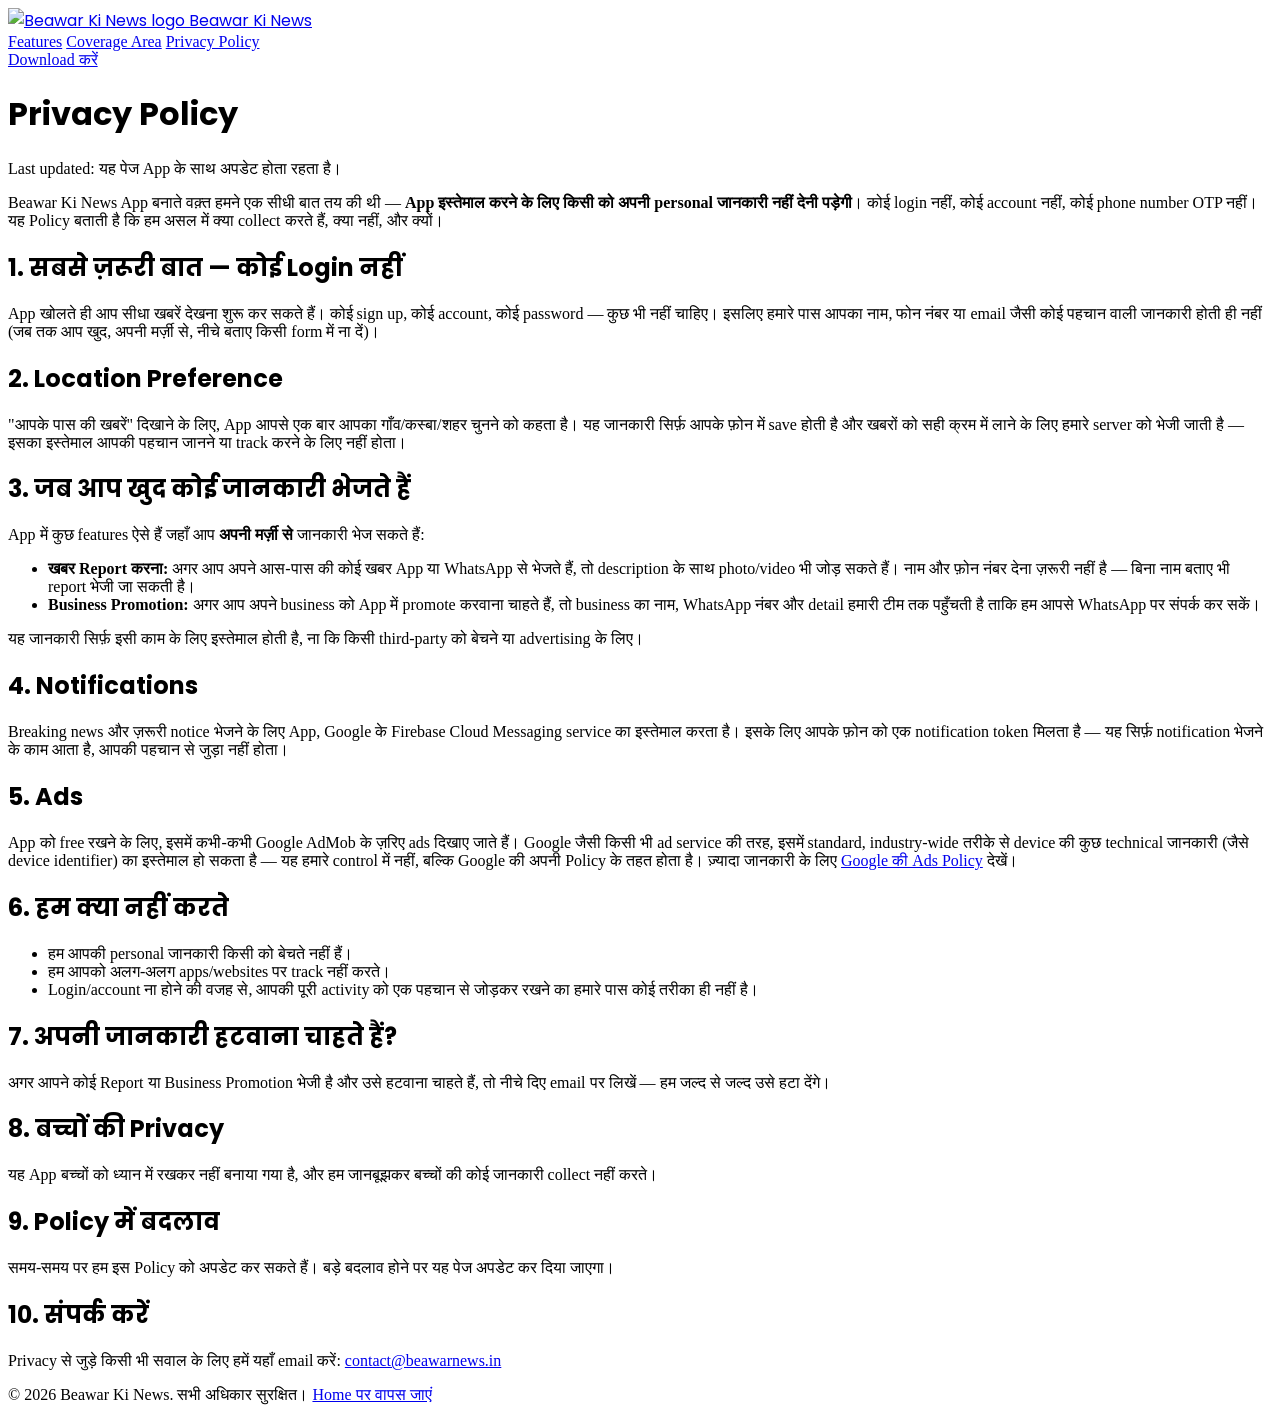
==== privacy.html @ 3e28b121 "Add files via upload" ====
<!doctype html>
<html lang="hi">
<head>
  <meta charset="UTF-8" />
  <meta name="viewport" content="width=device-width, initial-scale=1" />
  <title>Privacy Policy — Beawar Ki News</title>
  <meta name="description" content="Beawar Ki News App की Privacy Policy — हम आपकी कौनसी जानकारी लेते हैं, कौनसी नहीं, और क्यों।" />
  <link rel="icon" type="image/png" href="assets/img/logo-512.png" />
  <link rel="preconnect" href="https://fonts.googleapis.com" />
  <link rel="preconnect" href="https://fonts.gstatic.com" crossorigin />
  <link href="https://fonts.googleapis.com/css2?family=Hind:wght@400;500;600;700&family=Poppins:wght@600;700;800&display=swap" rel="stylesheet" />
  <link rel="stylesheet" href="assets/css/style.css" />
  <style>.brand, h1, h2 { font-family: 'Poppins', 'Hind', sans-serif; }</style>
</head>
<body>

  <header class="site-header">
    <div class="container">
      <a href="index.html" class="brand">
        <img src="assets/img/logo.png" alt="Beawar Ki News logo" />
        Beawar Ki News
      </a>
      <nav class="nav-links" data-nav-menu>
        <a href="index.html#features">Features</a>
        <a href="index.html#coverage">Coverage Area</a>
        <a href="privacy.html">Privacy Policy</a>
      </nav>
      <div class="header-cta">
        <a class="btn btn-primary" data-bnw="download-apk" href="#">Download करें</a>
      </div>
    </div>
  </header>

  <main class="doc">
    <h1>Privacy Policy</h1>
    <p class="updated">Last updated: यह पेज App के साथ अपडेट होता रहता है।</p>

    <p>
      Beawar Ki News App बनाते वक़्त हमने एक सीधी बात तय की थी — <strong>App इस्तेमाल
      करने के लिए किसी को अपनी personal जानकारी नहीं देनी पड़ेगी</strong>। कोई login नहीं,
      कोई account नहीं, कोई phone number OTP नहीं। यह Policy बताती है कि हम असल में
      क्या collect करते हैं, क्या नहीं, और क्यों।
    </p>

    <h2>1. सबसे ज़रूरी बात — कोई Login नहीं</h2>
    <p>
      App खोलते ही आप सीधा खबरें देखना शुरू कर सकते हैं। कोई sign up, कोई account,
      कोई password — कुछ भी नहीं चाहिए। इसलिए हमारे पास आपका नाम, फोन नंबर या email
      जैसी कोई पहचान वाली जानकारी होती ही नहीं (जब तक आप खुद, अपनी मर्ज़ी से, नीचे बताए
      किसी form में ना दें)।
    </p>

    <h2>2. Location Preference</h2>
    <p>
      "आपके पास की खबरें" दिखाने के लिए, App आपसे एक बार आपका गाँव/कस्बा/शहर चुनने
      को कहता है। यह जानकारी सिर्फ़ आपके फ़ोन में save होती है और खबरों को सही क्रम
      में लाने के लिए हमारे server को भेजी जाती है — इसका इस्तेमाल आपकी पहचान जानने
      या track करने के लिए नहीं होता।
    </p>

    <h2>3. जब आप खुद कोई जानकारी भेजते हैं</h2>
    <p>App में कुछ features ऐसे हैं जहाँ आप <strong>अपनी मर्ज़ी से</strong> जानकारी भेज सकते हैं:</p>
    <ul>
      <li>
        <strong>खबर Report करना:</strong> अगर आप अपने आस-पास की कोई खबर App या
        WhatsApp से भेजते हैं, तो description के साथ photo/video भी जोड़ सकते हैं।
        नाम और फ़ोन नंबर देना ज़रूरी नहीं है — बिना नाम बताए भी report भेजी जा सकती है।
      </li>
      <li>
        <strong>Business Promotion:</strong> अगर आप अपने business को App में promote
        करवाना चाहते हैं, तो business का नाम, WhatsApp नंबर और detail हमारी टीम तक
        पहुँचती है ताकि हम आपसे WhatsApp पर संपर्क कर सकें।
      </li>
    </ul>
    <p>यह जानकारी सिर्फ़ इसी काम के लिए इस्तेमाल होती है, ना कि किसी third-party को बेचने या advertising के लिए।</p>

    <h2>4. Notifications</h2>
    <p>
      Breaking news और ज़रूरी notice भेजने के लिए App, Google के Firebase Cloud
      Messaging service का इस्तेमाल करता है। इसके लिए आपके फ़ोन को एक notification
      token मिलता है — यह सिर्फ़ notification भेजने के काम आता है, आपकी पहचान से
      जुड़ा नहीं होता।
    </p>

    <h2>5. Ads</h2>
    <p>
      App को free रखने के लिए, इसमें कभी-कभी Google AdMob के ज़रिए ads दिखाए जाते
      हैं। Google जैसी किसी भी ad service की तरह, इसमें standard, industry-wide
      तरीके से device की कुछ technical जानकारी (जैसे device identifier) का इस्तेमाल
      हो सकता है — यह हमारे control में नहीं, बल्कि Google की अपनी Policy के तहत
      होता है। ज़्यादा जानकारी के लिए
      <a href="https://policies.google.com/technologies/ads" target="_blank" rel="noopener">Google की Ads Policy</a>
      देखें।
    </p>

    <h2>6. हम क्या नहीं करते</h2>
    <ul>
      <li>हम आपकी personal जानकारी किसी को बेचते नहीं हैं।</li>
      <li>हम आपको अलग-अलग apps/websites पर track नहीं करते।</li>
      <li>Login/account ना होने की वजह से, आपकी पूरी activity को एक पहचान से जोड़कर रखने का हमारे पास कोई तरीका ही नहीं है।</li>
    </ul>

    <h2>7. अपनी जानकारी हटवाना चाहते हैं?</h2>
    <p>
      अगर आपने कोई Report या Business Promotion भेजी है और उसे हटवाना चाहते हैं,
      तो नीचे दिए email पर लिखें — हम जल्द से जल्द उसे हटा देंगे।
    </p>

    <h2>8. बच्चों की Privacy</h2>
    <p>यह App बच्चों को ध्यान में रखकर नहीं बनाया गया है, और हम जानबूझकर बच्चों की कोई जानकारी collect नहीं करते।</p>

    <h2>9. Policy में बदलाव</h2>
    <p>
      समय-समय पर हम इस Policy को अपडेट कर सकते हैं। बड़े बदलाव होने पर यह पेज
      अपडेट कर दिया जाएगा।
    </p>

    <h2>10. संपर्क करें</h2>
    <p>
      Privacy से जुड़े किसी भी सवाल के लिए हमें यहाँ email करें:
      <a data-bnw="contact-email" href="#">contact@beawarnews.in</a>
    </p>
  </main>

  <footer class="site-footer">
    <div class="container">
      <div class="footer-bottom">
        <span>© <span id="year"></span> Beawar Ki News. सभी अधिकार सुरक्षित।</span>
        <a href="index.html">Home पर वापस जाएं</a>
      </div>
    </div>
  </footer>

  <script src="assets/js/config.js"></script>
  <script src="assets/js/main.js"></script>
  <script>document.getElementById('year').textContent = new Date().getFullYear();</script>
</body>
</html>
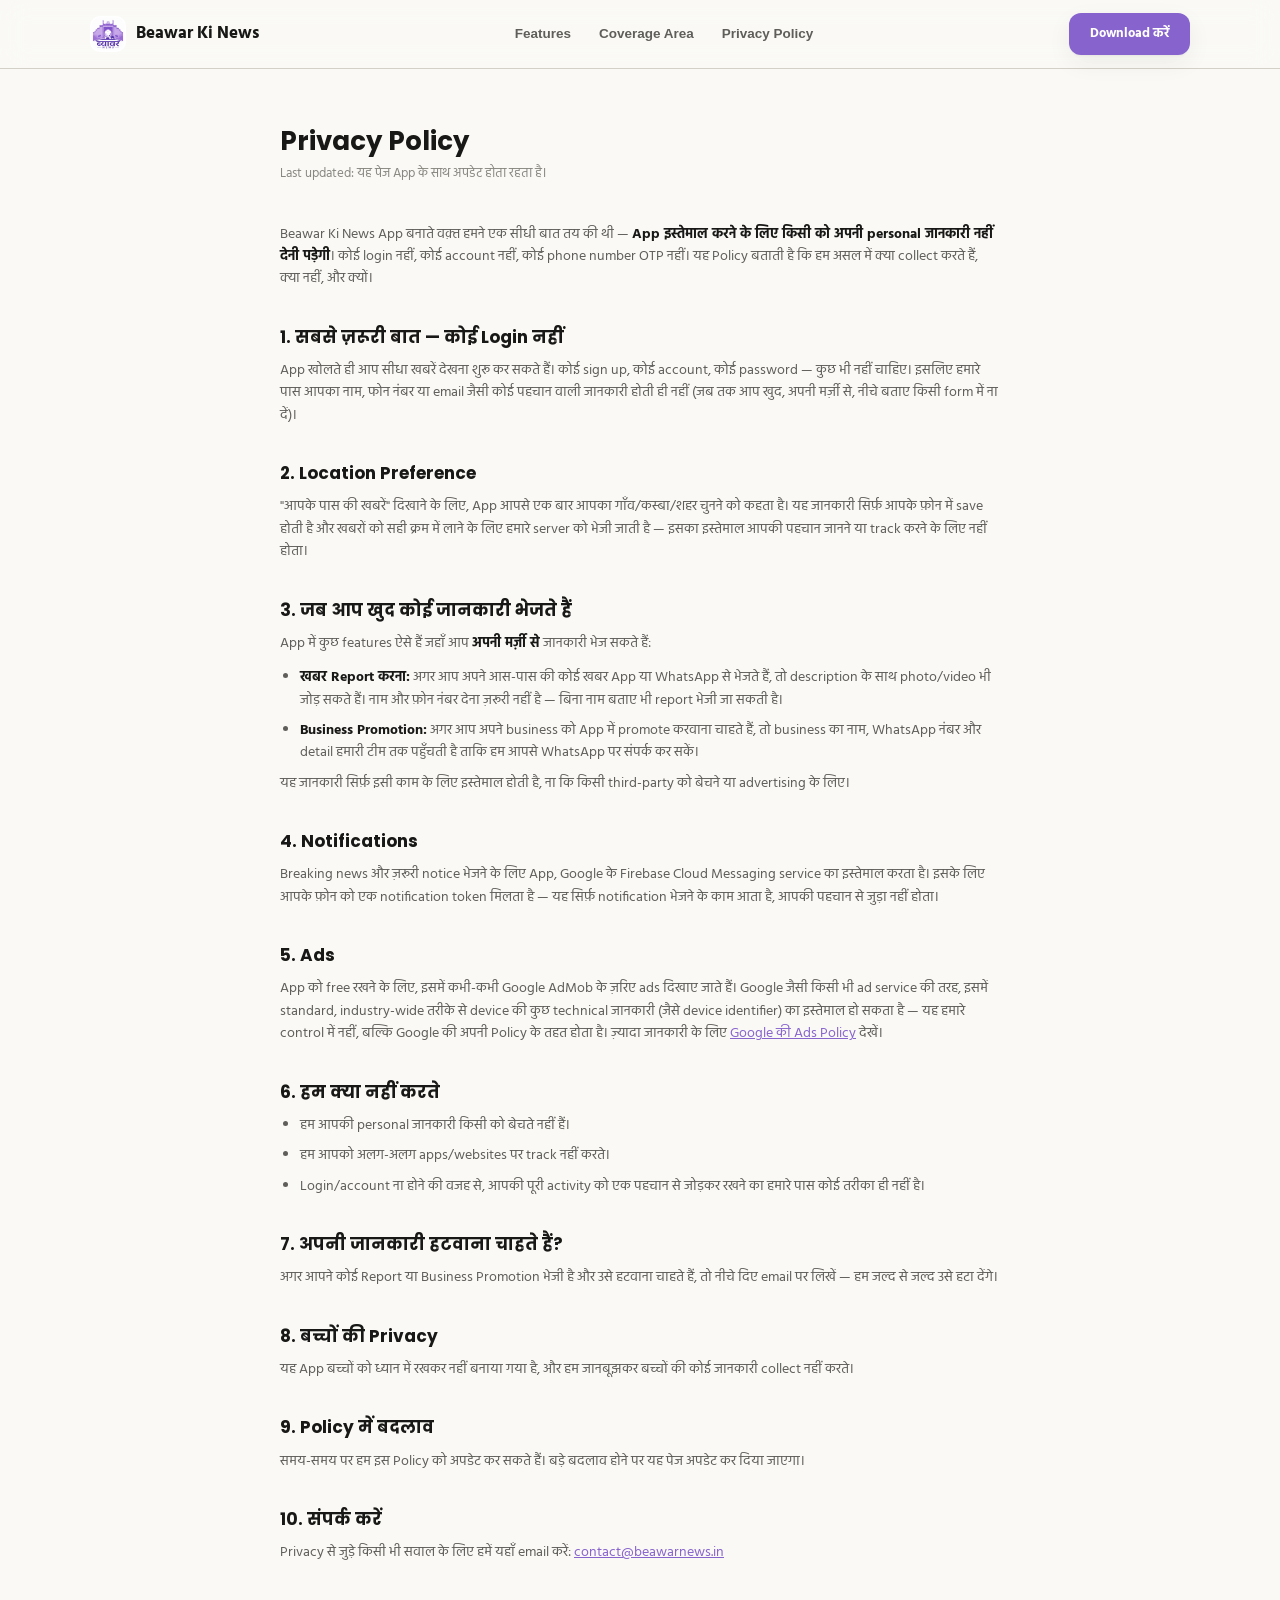
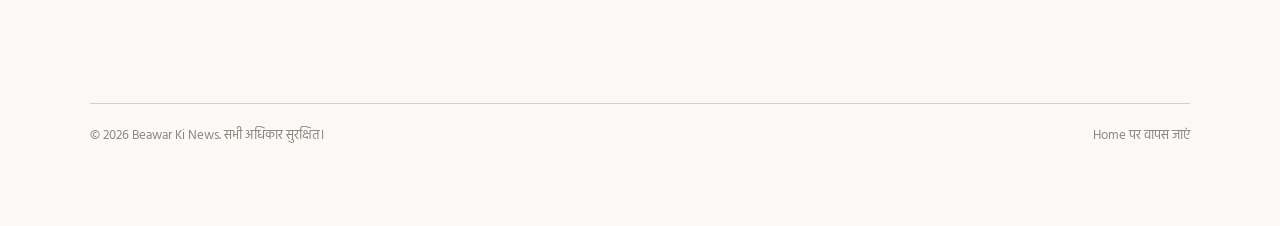
==== commit b240b980: "Update privacy.html" ====
--- a/privacy.html
+++ b/privacy.html
@@ -118,7 +118,7 @@
     <h2>10. संपर्क करें</h2>
     <p>
       Privacy से जुड़े किसी भी सवाल के लिए हमें यहाँ email करें:
-      <a data-bnw="contact-email" href="#">contact@beawarnews.in</a>
+      <a data-bnw="contact-email" href="#">support.beawarkinews@gmail.com</a>
     </p>
   </main>
 
--- a/assets/css/style.css
+++ b/assets/css/style.css
@@ -0,0 +1,680 @@
+/* ==========================================================================
+   Beawar Ki News -- design tokens
+   Mirrors C:\Na\global.css exactly (the mobile app's own source of truth)
+   so this site reads as the same product, not a separate marketing shell.
+   Values are "R G B" space-separated so we can apply alpha via rgb(../<a>).
+   ========================================================================== */
+:root {
+  --bg: 250 249 246;
+  --surface: 255 255 255;
+  --surface-2: 241 239 232;
+
+  --text-primary: 24 24 22;
+  --text-secondary: 95 94 90;
+  --text-muted: 136 135 128;
+
+  --border: 211 209 199;
+  --border-strong: 180 178 169;
+
+  --accent: 135 100 205;
+  --accent-soft: 238 231 250;
+  --accent-fg: 255 255 255;
+
+  --success: 59 109 17;
+  --success-soft: 234 243 222;
+  --danger: 163 45 45;
+  --danger-soft: 250 235 235;
+  --warning: 133 79 11;
+  --warning-soft: 250 238 218;
+
+  --radius-card: 16px;
+  --radius-pill: 999px;
+  --shadow-soft: 0 1px 2px rgb(0 0 0 / 0.04), 0 8px 24px rgb(0 0 0 / 0.06);
+  --shadow-lift: 0 12px 32px rgb(0 0 0 / 0.12);
+  --max-width: 1140px;
+}
+
+@media (prefers-color-scheme: dark) {
+  :root {
+    --bg: 18 18 17;
+    --surface: 30 30 28;
+    --surface-2: 42 42 40;
+
+    --text-primary: 241 239 232;
+    --text-secondary: 178 176 168;
+    --text-muted: 136 135 128;
+
+    --border: 61 61 58;
+    --border-strong: 82 82 78;
+
+    --accent: 135 100 205;
+    --accent-soft: 45 38 66;
+    --accent-fg: 255 255 255;
+
+    --success: 151 196 89;
+    --success-soft: 23 52 4;
+    --danger: 240 149 149;
+    --danger-soft: 74 27 12;
+    --warning: 250 199 117;
+    --warning-soft: 65 36 2;
+
+    --shadow-soft: 0 1px 2px rgb(0 0 0 / 0.3), 0 8px 24px rgb(0 0 0 / 0.35);
+    --shadow-lift: 0 12px 36px rgb(0 0 0 / 0.5);
+  }
+}
+
+/* ==========================================================================
+   Reset + base
+   ========================================================================== */
+*, *::before, *::after { box-sizing: border-box; }
+html { scroll-behavior: smooth; }
+body {
+  margin: 0;
+  background: rgb(var(--bg));
+  color: rgb(var(--text-primary));
+  font-family: 'Hind', 'Noto Sans Devanagari', 'Inter', -apple-system, BlinkMacSystemFont, sans-serif;
+  line-height: 1.6;
+  -webkit-font-smoothing: antialiased;
+  overflow-x: hidden;
+}
+img { max-width: 100%; display: block; }
+a { color: inherit; text-decoration: none; }
+ul { list-style: none; margin: 0; padding: 0; }
+button { font-family: inherit; }
+h1, h2, h3, h4 { margin: 0; line-height: 1.25; font-weight: 700; }
+p { margin: 0; }
+
+.container {
+  max-width: var(--max-width);
+  margin: 0 auto;
+  padding: 0 20px;
+}
+
+.section { padding: 88px 0; }
+@media (max-width: 720px) {
+  .section {
+    border-bottom: 1px solid rgb(var(--border));
+    padding: 26px 0; }
+}
+
+.eyebrow {
+  display: inline-flex;
+  align-items: center;
+  gap: 8px;
+  font-size: 12px;
+  font-weight: 700;
+  letter-spacing: 0.04em;
+  color: rgb(var(--accent));
+  background: rgb(var(--accent-soft));
+  padding: 6px 14px;
+  border-radius: var(--radius-pill);
+  margin-bottom: 18px;
+}
+
+.section-title {
+  font-size: clamp(22px, 3.4vw, 32px);
+  color: rgb(var(--text-primary));
+  margin-bottom: 14px;
+}
+.section-sub {
+  font-size: 15px;
+  color: rgb(var(--text-secondary));
+  max-width: 640px;
+  margin-bottom: 44px;
+}
+.section-head { text-align: center; }
+.section-head .section-sub { margin-left: auto; margin-right: auto; }
+
+/* ==========================================================================
+   Buttons
+   ========================================================================== */
+.btn {
+  display: inline-flex;
+  align-items: center;
+  justify-content: center;
+  gap: 8px;
+  padding: 10px 20px;
+  border-radius: 12px;
+  font-size: 13px;
+  font-weight: 700;
+  border: 1px solid transparent;
+  cursor: pointer;
+  transition: transform 0.15s ease, box-shadow 0.15s ease, background-color 0.15s ease;
+  max-width: 100%;
+  min-width: 0;
+  white-space: normal;
+  text-align: center;
+}
+.btn:active { transform: scale(0.97); }
+
+.btn-primary {
+  background: rgb(var(--accent));
+  color: rgb(var(--accent-fg));
+  box-shadow: var(--shadow-soft);
+}
+.btn-primary:hover { box-shadow: var(--shadow-lift); transform: translateY(-1px); }
+
+.btn-lg {
+  padding: 13px 26px;
+  font-size: 15px;
+  border-radius: 14px;
+}
+
+.btn-outline {
+  background: transparent;
+  color: rgb(var(--text-primary));
+  border-color: rgb(var(--border-strong));
+}
+.btn-outline:hover { background: rgb(var(--surface-2)); }
+
+.btn-ghost {
+  background: rgb(var(--surface-2));
+  color: rgb(var(--text-primary));
+}
+
+.btn-block { width: 100%; }
+
+/* ==========================================================================
+   Header / nav
+   ========================================================================== */
+.site-header {
+  position: sticky;
+  top: 0;
+  z-index: 50;
+  background: rgb(var(--bg) / 0.85);
+  backdrop-filter: saturate(180%) blur(14px);
+  -webkit-backdrop-filter: saturate(180%) blur(14px);
+  border-bottom: 1px solid rgb(var(--border));
+}
+.site-header .container {
+  display: flex;
+  align-items: center;
+  justify-content: space-between;
+  height: 68px;
+}
+.brand {
+  display: flex;
+  align-items: center;
+  gap: 10px;
+  font-weight: 800;
+  font-size: 16.5px;
+  color: rgb(var(--text-primary));
+}
+.brand img {
+  width: 36px;
+  height: 36px;
+  border-radius: 10px;
+}
+.nav-links {
+  display: flex;
+  align-items: center;
+  gap: 28px;
+  font-size: 13.5px;
+  font-weight: 600;
+  color: rgb(var(--text-secondary));
+}
+.nav-links a:hover { color: rgb(var(--accent)); }
+.header-cta { display: flex; align-items: center; gap: 14px; }
+
+@media (max-width: 720px) {
+  .nav-links { display: none; }
+}
+
+/* ==========================================================================
+   Hero
+   ========================================================================== */
+.hero {
+  position: relative;
+  padding: 40px 0 40px;
+  overflow: hidden;
+}
+.hero::before {
+  content: '';
+  position: absolute;
+  inset: -20% -10% auto -10%;
+  height: 480px;
+  background: radial-gradient(60% 60% at 50% 0%, rgb(var(--accent) / 0.16), transparent 70%);
+  pointer-events: none;
+  z-index: 0;
+}
+.hero .container {
+  position: relative;
+  z-index: 1;
+  display: grid;
+  grid-template-columns: 1.05fr 0.95fr;
+  gap: 56px;
+  align-items: center;
+}
+@media (max-width: 900px) {
+  .hero .container { grid-template-columns: 1fr; text-align: center; }
+  .hero-badges, .hero-actions { justify-content: center; }
+  .hero-stats { justify-content: center; }
+}
+
+.hero-title {
+  font-size: clamp(28px, 4.8vw, 46px);
+  letter-spacing: -0.01em;
+  color: rgb(var(--text-primary));
+}
+.hero-title .accent { color: rgb(var(--accent)); }
+
+.hero-sub {
+  margin-top: 20px;
+  font-size: 16px;
+  color: rgb(var(--text-secondary));
+  max-width: 560px;
+}
+
+.hero-badges {
+  display: flex;
+  flex-wrap: wrap;
+  gap: 10px;
+  margin-top: 24px;
+}
+.pill {
+  display: inline-flex;
+  align-items: center;
+  gap: 6px;
+  font-size: 12px;
+  font-weight: 600;
+  color: rgb(var(--text-secondary));
+  background: rgb(var(--surface));
+  border: 1px solid rgb(var(--border));
+  padding: 7px 13px;
+  border-radius: var(--radius-pill);
+}
+
+.hero-actions {
+  display: flex;
+  flex-wrap: wrap;
+  gap: 14px;
+  margin-top: 32px;
+}
+
+.hero-stats {
+  display: flex;
+  gap: 32px;
+  margin-top: 40px;
+  flex-wrap: wrap;
+}
+.hero-stat-num {
+  font-size: 22px;
+  font-weight: 800;
+  color: rgb(var(--text-primary));
+}
+.hero-stat-label {
+  font-size: 12px;
+  color: rgb(var(--text-muted));
+}
+
+.hero-visual {
+  position: relative;
+  display: flex;
+  justify-content: center;
+}
+.phone-frame {
+  width: min(300px, 78vw);
+  aspect-ratio: 9 / 19.5;
+  border-radius: 40px;
+  border: 10px solid rgb(var(--text-primary));
+  background: rgb(var(--surface-2));
+  box-shadow: var(--shadow-lift);
+  overflow: hidden;
+  position: relative;
+}
+.phone-frame img {
+  width: 100%;
+  height: 100%;
+  object-fit: cover;
+}
+.phone-frame .placeholder {
+  width: 100%;
+  height: 100%;
+  display: flex;
+  align-items: center;
+  justify-content: center;
+  text-align: center;
+  padding: 24px;
+  font-size: 13px;
+  color: rgb(var(--text-muted));
+  background: rgb(var(--surface-2));
+}
+
+/* ==========================================================================
+   Feature cards
+   ========================================================================== */
+.grid {
+  display: grid;
+  gap: 20px;
+}
+.grid-3 { grid-template-columns: repeat(3, 1fr); }
+.grid-4 { grid-template-columns: repeat(4, 1fr); }
+@media (max-width: 900px) {
+  .grid-3, .grid-4 { grid-template-columns: repeat(2, 1fr); }
+}
+@media (max-width: 560px) {
+  .grid-3, .grid-4 { grid-template-columns: 1fr; }
+}
+
+.card {
+  background: rgb(var(--surface));
+  border: 1px solid rgb(var(--border));
+  border-radius: var(--radius-card);
+  padding: 26px;
+  transition: transform 0.2s ease, box-shadow 0.2s ease, border-color 0.2s ease;
+}
+.card:hover {
+  transform: translateY(-3px);
+  box-shadow: var(--shadow-soft);
+  border-color: rgb(var(--border-strong));
+}
+.card-icon {
+  width: 46px;
+  height: 46px;
+  border-radius: 12px;
+  background: rgb(var(--accent-soft));
+  color: rgb(var(--accent));
+  display: flex;
+  align-items: center;
+  justify-content: center;
+  font-size: 22px;
+  margin-bottom: 16px;
+}
+.card h3 {
+  font-size: 15px;
+  color: rgb(var(--text-primary));
+  margin-bottom: 8px;
+}
+.card p {
+  font-size: 13.5px;
+  color: rgb(var(--text-secondary));
+}
+
+/* ==========================================================================
+   Steps (how it works)
+   ========================================================================== */
+.steps {
+  display: grid;
+  grid-template-columns: repeat(3, 1fr);
+  gap: 24px;
+  counter-reset: step;
+}
+@media (max-width: 760px) {
+  .steps { grid-template-columns: 1fr; }
+}
+.step {
+  position: relative;
+  padding: 30px 24px 24px;
+  background: rgb(var(--surface));
+  border: 1px solid rgb(var(--border));
+  border-radius: var(--radius-card);
+}
+.step-num {
+  width: 34px;
+  height: 34px;
+  border-radius: 999px;
+  background: rgb(var(--accent));
+  color: rgb(var(--accent-fg));
+  display: flex;
+  align-items: center;
+  justify-content: center;
+  font-weight: 800;
+  font-size: 14px;
+  margin-bottom: 16px;
+}
+.step h3 { font-size: 14.5px; margin-bottom: 8px; }
+.step p { font-size: 13px; color: rgb(var(--text-secondary)); }
+
+/* ==========================================================================
+   Coverage / map-ish section
+   ========================================================================== */
+.coverage-panel {
+  background: rgb(var(--surface-2));
+  border-radius: 32px;
+  padding: 48px;
+}
+@media (max-width: 720px) {
+  .coverage-panel { padding: 32px 20px; border-radius: 24px; }
+}
+
+.coverage {
+  display: grid;
+  grid-template-columns: 1fr 1fr;
+  gap: 48px;
+  align-items: center;
+}
+@media (max-width: 860px) {
+  .coverage { grid-template-columns: 1fr; }
+}
+.radius-visual {
+  position: relative;
+  aspect-ratio: 1;
+  max-width: 360px;
+  margin: 0 auto;
+  border-radius: 50%;
+  background: radial-gradient(circle, rgb(var(--accent-soft)) 0%, rgb(var(--accent-soft)) 30%, transparent 72%);
+  display: flex;
+  align-items: center;
+  justify-content: center;
+}
+.radius-visual::before, .radius-visual::after {
+  content: '';
+  position: absolute;
+  border-radius: 50%;
+  border: 1.5px dashed rgb(var(--accent) / 0.35);
+}
+.radius-visual::before { inset: 12%; }
+.radius-visual::after { inset: 32%; }
+.radius-center {
+  position: relative;
+  z-index: 1;
+  background: rgb(var(--accent));
+  color: rgb(var(--accent-fg));
+  font-weight: 800;
+  font-size: 12px;
+  text-align: center;
+  padding: 14px 18px;
+  border-radius: 999px;
+  box-shadow: var(--shadow-soft);
+}
+.radius-km {
+  position: absolute;
+  bottom: 6%;
+  font-size: 12px;
+  font-weight: 700;
+  color: rgb(var(--accent));
+  background: rgb(var(--surface));
+  border: 1px solid rgb(var(--border));
+  padding: 5px 12px;
+  border-radius: 999px;
+}
+
+.list-check { display: flex; flex-direction: column; gap: 16px; margin-top: 24px; }
+.list-check li { display: flex; gap: 12px; align-items: flex-start; font-size: 14px; color: rgb(var(--text-secondary)); }
+.list-check .tick {
+  flex: none;
+  width: 22px;
+  height: 22px;
+  border-radius: 999px;
+  background: rgb(var(--success-soft));
+  color: rgb(var(--success));
+  display: flex;
+  align-items: center;
+  justify-content: center;
+  font-size: 13px;
+  font-weight: 800;
+  margin-top: 1px;
+}
+
+/* ==========================================================================
+   Testimonial / FOMO strip
+   ========================================================================== */
+.fomo-strip {
+  background: linear-gradient(135deg, rgb(var(--accent)), rgb(var(--accent) / 0.78));
+  color: rgb(var(--accent-fg));
+  border-radius: 24px;
+  padding: 28px 20px;
+  text-align: center;
+  margin-top: 40px;
+}
+.fomo-strip h2 { font-size: clamp(20px, 3vw, 27px); margin-bottom: 12px; }
+.fomo-strip p { font-size: 14.5px; opacity: 0.92; max-width: 560px; margin: 0 auto 28px; }
+.fomo-strip .btn-primary { background: rgb(var(--accent-fg)); color: rgb(var(--accent)); }
+
+/* ==========================================================================
+   Privacy points / trust badges
+   ========================================================================== */
+.trust-row {
+  display: flex;
+  flex-wrap: wrap;
+  gap: 14px;
+  justify-content: center;
+}
+.trust-chip {
+  display: flex;
+  align-items: center;
+  gap: 8px;
+  background: rgb(var(--surface));
+  border: 1px solid rgb(var(--border));
+  padding: 12px 18px;
+  border-radius: 14px;
+  font-size: 13px;
+  font-weight: 600;
+  color: rgb(var(--text-primary));
+}
+.trust-chip .dot {
+  width: 8px; height: 8px; border-radius: 999px; background: rgb(var(--success));
+}
+
+/* ==========================================================================
+   Gallery (landmark photos placeholder)
+   ========================================================================== */
+.gallery {
+  display: grid;
+  grid-template-columns: repeat(4, 1fr);
+  gap: 14px;
+}
+@media (max-width: 760px) { .gallery { grid-template-columns: repeat(2, 1fr); } }
+.gallery-item {
+  aspect-ratio: 4/3;
+  border-radius: 14px;
+  overflow: hidden;
+  background: rgb(var(--surface-2));
+  border: 1px solid rgb(var(--border));
+  display: flex;
+  align-items: center;
+  justify-content: center;
+  font-size: 12px;
+  color: rgb(var(--text-muted));
+  text-align: center;
+  padding: 10px;
+}
+.gallery-item img { width: 100%; height: 100%; object-fit: cover; }
+
+/* ==========================================================================
+   Footer
+   ========================================================================== */
+.site-footer {
+  /* border-top: 1px solid rgb(var(--border)); */
+  /* padding: 48px 0 28px; */
+  margin-top: 30px;
+  margin-bottom: 80px;
+}
+.footer-top {
+  display: flex;
+  justify-content: space-between;
+  gap: 32px;
+  flex-wrap: wrap;
+  margin-bottom: 32px;
+}
+.footer-brand { max-width: 320px; }
+.footer-brand p { font-size: 13px; color: rgb(var(--text-muted)); margin-top: 10px; }
+.footer-cols { display: flex; gap: 56px; flex-wrap: wrap; }
+.footer-col h4 { font-size: 12px; color: rgb(var(--text-muted)); text-transform: uppercase; letter-spacing: 0.05em; margin-bottom: 14px; }
+.footer-col a, .footer-col span {
+  display: block;
+  font-size: 13.5px;
+  color: rgb(var(--text-secondary));
+  margin-bottom: 10px;
+}
+.footer-col a:hover { color: rgb(var(--accent)); }
+.footer-bottom {
+  border-top: 1px solid rgb(var(--border));
+  padding-top: 22px;
+  display: flex;
+  justify-content: space-between;
+  gap: 12px;
+  flex-wrap: wrap;
+  font-size: 13px;
+  color: rgb(var(--text-muted));
+}
+
+/* ==========================================================================
+   Sticky mobile download bar
+   ========================================================================== */
+.sticky-download {
+  position: fixed;
+  left: 0; right: 0; bottom: 0;
+  z-index: 60;
+  background: rgb(var(--surface));
+  border-top: 1px solid rgb(var(--border));
+  padding: 12px 16px;
+  box-shadow: 0 -8px 24px rgb(0 0 0 / 0.08);
+  display: none;
+}
+.sticky-download.visible { display: block; }
+@media (min-width: 721px) {
+  .sticky-download { display: none !important; }
+}
+
+/* ==========================================================================
+   Simple content pages (privacy)
+   ========================================================================== */
+.doc {
+  max-width: 760px;
+  margin: 0 auto;
+  padding: 56px 20px 96px;
+}
+.doc h1 { font-size: 26px; margin-bottom: 6px; }
+.doc .updated { font-size: 12.5px; color: rgb(var(--text-muted)); margin-bottom: 40px; }
+.doc h2 { font-size: 17px; margin: 36px 0 12px; color: rgb(var(--text-primary)); }
+.doc p, .doc li { font-size: 14px; color: rgb(var(--text-secondary)); margin-bottom: 12px; }
+.doc ul { padding-left: 20px; list-style: disc; }
+.doc ul li { margin-bottom: 8px; }
+.doc strong { color: rgb(var(--text-primary)); }
+.doc a { color: rgb(var(--accent)); text-decoration: underline; }
+
+/* ==========================================================================
+   Reveal-on-scroll (progressive enhancement, see main.js)
+   ========================================================================== */
+.reveal { opacity: 0; transform: translateY(16px); transition: opacity 0.6s ease, transform 0.6s ease; }
+.reveal.in-view { opacity: 1; transform: translateY(0); }
+
+/* ==========================================================================
+   Deep-link resolver page
+   ========================================================================== */
+.resolver {
+  min-height: 100vh;
+  display: flex;
+  align-items: center;
+  justify-content: center;
+  padding: 24px;
+  text-align: center;
+}
+.resolver-card {
+  max-width: 420px;
+  background: rgb(var(--surface));
+  border: 1px solid rgb(var(--border));
+  border-radius: 20px;
+  padding: 40px 30px;
+  box-shadow: var(--shadow-soft);
+}
+.resolver-spinner {
+  width: 40px; height: 40px;
+  margin: 0 auto 22px;
+  border-radius: 50%;
+  border: 3px solid rgb(var(--accent-soft));
+  border-top-color: rgb(var(--accent));
+  animation: spin 0.8s linear infinite;
+}
+@keyframes spin { to { transform: rotate(360deg); } }
